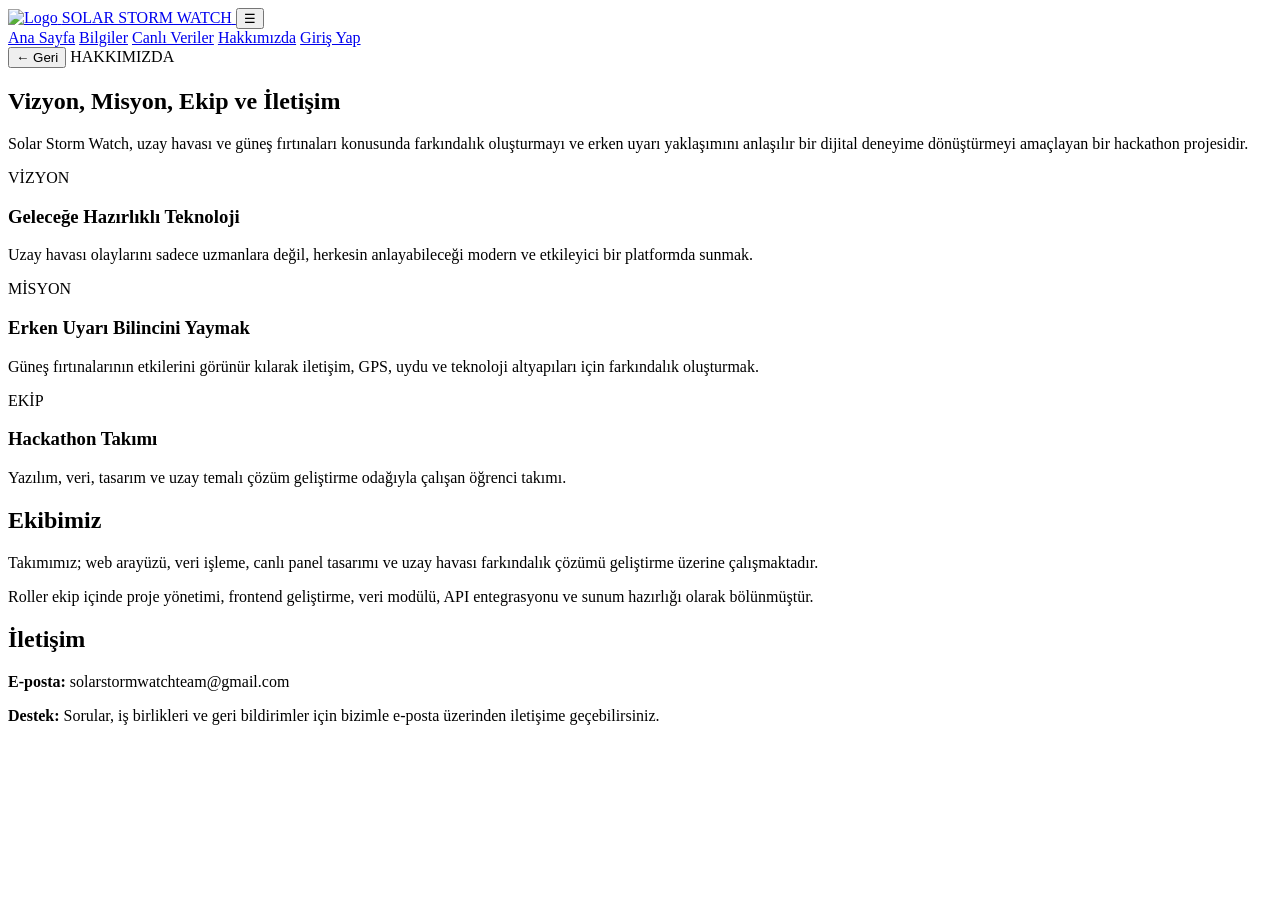
==== app/templates/about.html @ bef1c0ba "frontend pages html syfaları tamamladı" ====
<!DOCTYPE html>
<html lang="tr">
<head>
  <meta charset="UTF-8" />
  <meta name="viewport" content="width=device-width, initial-scale=1.0" />
  <title>Solar Storm Watch | Hakkımızda</title>
  <link rel="icon" type="image/jpeg" href="./static/img/sun-logo.jpeg" />
  <link rel="stylesheet" href="./static/css/style.css" />
</head>
<body class="inner-page warm-inner-page">

  <header class="site-header warm-solid-header">
    <div class="container header-inner">
      <a href="index.html" class="brand">
        <img src="assets/sun-logo.jpeg" alt="Logo" class="brand-logo" />
        <span>SOLAR STORM WATCH</span>
      </a>

      <button class="mobile-menu-btn" id="mobileMenuBtn" aria-label="Menüyü Aç/Kapat">
        ☰
      </button>

      <nav class="main-nav" id="mainNav">
        <a href="index.html">Ana Sayfa</a>
        <a href="info.html">Bilgiler</a>
        <a href="dashboard.html">Canlı Veriler</a>
        <a href="about.html" class="active">Hakkımızda</a>
        <a href="login.html" class="nav-login">Giriş Yap</a>
      </nav>
    </div>
  </header>

  <main class="page-main">
    <section class="page-hero warm-page-hero">
      <div class="container">
        <button class="back-btn" onclick="goBack()">← Geri</button>

        <span class="section-tag">HAKKIMIZDA</span>
        <h1>Vizyon, Misyon, Ekip ve İletişim</h1>
        <p>
          Solar Storm Watch, uzay havası ve güneş fırtınaları konusunda farkındalık oluşturmayı ve erken uyarı yaklaşımını
          anlaşılır bir dijital deneyime dönüştürmeyi amaçlayan bir hackathon projesidir.
        </p>
      </div>
    </section>

    <section class="section warm-light-panel">
      <div class="container">
        <div class="feature-grid about-grid">
          <div class="feature-card hot-card">
            <div class="feature-meta">VİZYON</div>
            <h3>Geleceğe Hazırlıklı Teknoloji</h3>
            <p>
              Uzay havası olaylarını sadece uzmanlara değil, herkesin anlayabileceği modern ve etkileyici bir platformda sunmak.
            </p>
          </div>

          <div class="feature-card hot-card">
            <div class="feature-meta">MİSYON</div>
            <h3>Erken Uyarı Bilincini Yaymak</h3>
            <p>
              Güneş fırtınalarının etkilerini görünür kılarak iletişim, GPS, uydu ve teknoloji altyapıları için farkındalık oluşturmak.
            </p>
          </div>

          <div class="feature-card hot-card">
            <div class="feature-meta">EKİP</div>
            <h3>Hackathon Takımı</h3>
            <p>
              Yazılım, veri, tasarım ve uzay temalı çözüm geliştirme odağıyla çalışan öğrenci takımı.
            </p>
          </div>
        </div>

        <div class="dashboard-panels about-contact-panel">
          <div class="dashboard-card hot-surface">
            <h2>Ekibimiz</h2>
            <p>
              Takımımız; web arayüzü, veri işleme, canlı panel tasarımı ve uzay havası farkındalık çözümü geliştirme üzerine çalışmaktadır.
            </p>
            <p>
              Roller ekip içinde proje yönetimi, frontend geliştirme, veri modülü, API entegrasyonu ve sunum hazırlığı olarak bölünmüştür.
            </p>
          </div>

          <div class="dashboard-card hot-surface">
            <h2>İletişim</h2>
            <p><strong>E-posta:</strong> solarstormwatchteam@gmail.com</p>
            <p><strong>Destek:</strong> Sorular, iş birlikleri ve geri bildirimler için bizimle e-posta üzerinden iletişime geçebilirsiniz.</p>
          </div>
        </div>
      </div>
    </section>
  </main>

  <script src="js/app.js"></script>
</body>
</html>
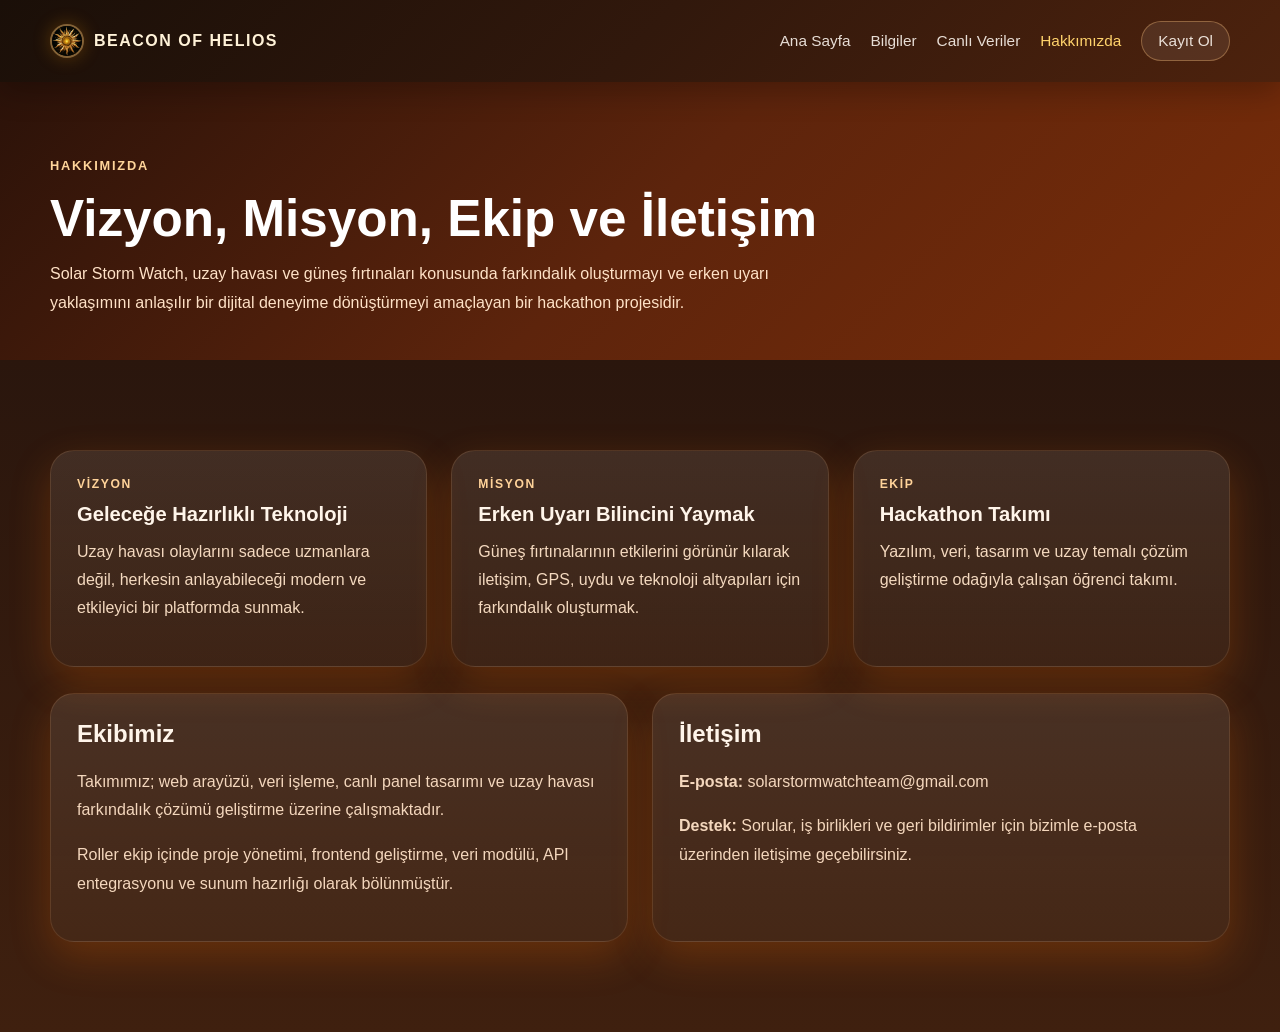
==== commit bee3314a: "dosyalar birleştirildi ve fix atıldı" ====
--- a/app/templates/about.html
+++ b/app/templates/about.html
@@ -4,16 +4,16 @@
   <meta charset="UTF-8" />
   <meta name="viewport" content="width=device-width, initial-scale=1.0" />
   <title>Solar Storm Watch | Hakkımızda</title>
-  <link rel="icon" type="image/jpeg" href="./static/img/sun-logo.jpeg" />
-  <link rel="stylesheet" href="./static/css/style.css" />
+  <link rel="icon" type="image/jpeg" href="../static/img/sun-logo.jpeg" />
+  <link rel="stylesheet" href="../static/css/style.css" />
 </head>
 <body class="inner-page warm-inner-page">
 
   <header class="site-header warm-solid-header">
     <div class="container header-inner">
-      <a href="index.html" class="brand">
-        <img src="assets/sun-logo.jpeg" alt="Logo" class="brand-logo" />
-        <span>SOLAR STORM WATCH</span>
+      <a href="/" class="brand">
+        <img src="../static/img/sun-logo.jpeg" alt="Logo" class="brand-logo" />
+        <span>BEACON OF HELIOS</span>
       </a>
 
       <button class="mobile-menu-btn" id="mobileMenuBtn" aria-label="Menüyü Aç/Kapat">
@@ -21,11 +21,11 @@
       </button>
 
       <nav class="main-nav" id="mainNav">
-        <a href="index.html">Ana Sayfa</a>
-        <a href="info.html">Bilgiler</a>
-        <a href="dashboard.html">Canlı Veriler</a>
-        <a href="about.html" class="active">Hakkımızda</a>
-        <a href="login.html" class="nav-login">Giriş Yap</a>
+        <a href="/">Ana Sayfa</a>
+        <a href="/info">Bilgiler</a>
+        <a href="/dashboard">Canlı Veriler</a>
+        <a href="/about" class="active">Hakkımızda</a>
+        <a href="/register" class="nav-login">Kayıt Ol</a>
       </nav>
     </div>
   </header>
@@ -33,7 +33,6 @@
   <main class="page-main">
     <section class="page-hero warm-page-hero">
       <div class="container">
-        <button class="back-btn" onclick="goBack()">← Geri</button>
 
         <span class="section-tag">HAKKIMIZDA</span>
         <h1>Vizyon, Misyon, Ekip ve İletişim</h1>
@@ -93,6 +92,6 @@
     </section>
   </main>
 
-  <script src="js/app.js"></script>
+  <script src="../static/js/app.js"></script>
 </body>
 </html>
--- a/app/static/css/style.css
+++ b/app/static/css/style.css
@@ -0,0 +1,1146 @@
+:root {
+  --bg-dark: #0a0b0f;
+  --bg-dark-2: #170d08;
+  --bg-dark-3: #24120a;
+  --text-light: #fff8f1;
+  --text-dark: #2d1b12;
+  --muted-light: #f6ddc4;
+  --muted-dark: #7e5a43;
+  --primary: #ff8a1d;
+  --primary-2: #ffb347;
+  --primary-3: #ff5a00;
+  --primary-4: #ffd36c;
+  --shadow-strong: 0 20px 60px rgba(0, 0, 0, 0.28);
+  --shadow-hot: 0 15px 40px rgba(255, 115, 0, 0.22);
+  --radius: 24px;
+  --container: 1180px;
+}
+
+* {
+  box-sizing: border-box;
+}
+
+html {
+  scroll-behavior: smooth;
+}
+
+body {
+  margin: 0;
+  font-family: Arial, Helvetica, sans-serif;
+  overflow-x: hidden;
+  background: var(--bg-dark);
+  color: var(--text-light);
+}
+
+a {
+  text-decoration: none;
+  color: inherit;
+}
+
+.container {
+  width: min(var(--container), calc(100% - 32px));
+  margin: 0 auto;
+}
+
+/* HEADER */
+.site-header {
+  position: relative;
+  z-index: 50;
+  width: 100%;
+}
+
+.transparent-header {
+  background: linear-gradient(to bottom, rgba(8, 8, 12, 0.58), rgba(8, 8, 12, 0.08));
+  backdrop-filter: blur(6px);
+}
+
+.warm-solid-header {
+  background: linear-gradient(135deg, #1a0f08, #31180c, #4d220d);
+  box-shadow: 0 10px 30px rgba(0, 0, 0, 0.24);
+}
+
+.header-inner {
+  min-height: 82px;
+  display: flex;
+  align-items: center;
+  justify-content: space-between;
+  gap: 18px;
+}
+
+.brand,
+.footer-brand {
+  display: flex;
+  align-items: center;
+  gap: 10px;
+}
+
+.brand {
+  font-weight: 800;
+  letter-spacing: 1.5px;
+  font-size: 1rem;
+  color: #fff2d8;
+}
+
+.brand-logo {
+  width: 34px;
+  height: 34px;
+  border-radius: 50%;
+  object-fit: cover;
+  border: 2px solid rgba(255, 198, 112, 0.45);
+  box-shadow: 0 0 18px rgba(255, 160, 0, 0.25);
+}
+
+.small-logo {
+  width: 30px;
+  height: 30px;
+}
+
+.main-nav {
+  display: flex;
+  align-items: center;
+  gap: 20px;
+}
+
+.main-nav a {
+  color: rgba(255, 248, 241, 0.88);
+  font-size: 0.96rem;
+  transition: 0.25s ease;
+}
+
+.main-nav a:hover,
+.main-nav a.active {
+  color: var(--primary-4);
+}
+
+.nav-login {
+  padding: 10px 16px;
+  border-radius: 999px;
+  border: 1px solid rgba(255, 196, 124, 0.35);
+  background: rgba(255, 255, 255, 0.08);
+}
+
+.mobile-menu-btn {
+  display: none;
+  background: rgba(255,255,255,0.08);
+  border: 1px solid rgba(255,255,255,0.16);
+  color: white;
+  border-radius: 12px;
+  padding: 10px 12px;
+  font-size: 1.2rem;
+  cursor: pointer;
+}
+
+/* BACK BUTTON */
+.back-btn {
+  margin-bottom: 20px;
+  background: linear-gradient(90deg, rgba(255, 120, 0, 0.22), rgba(255, 170, 70, 0.18));
+  color: #fff4e8;
+  border: 1px solid rgba(255, 190, 120, 0.28);
+  padding: 10px 16px;
+  border-radius: 999px;
+  cursor: pointer;
+  font-weight: 700;
+  transition: 0.3s ease;
+}
+
+.back-btn:hover {
+  transform: translateY(-3px);
+  box-shadow: 0 12px 24px rgba(255, 115, 0, 0.18);
+}
+
+/* HOME BACKGROUND */
+.home-page {
+  position: relative;
+  min-height: 100vh;
+  background: #040507;
+}
+
+.solar-bg {
+  position: fixed;
+  inset: 0;
+  z-index: 0;
+  overflow: hidden;
+  perspective: 1800px;
+  background: #040507;
+}
+
+.solar-image,
+.solar-depth,
+.solar-heat,
+.solar-glow,
+.solar-flare,
+.solar-particles,
+.solar-overlay {
+  position: absolute;
+  inset: -8%;
+}
+
+.solar-image {
+  background-image:
+    radial-gradient(circle at 72% 50%, rgba(255, 175, 40, 0.20), transparent 18%),
+    radial-gradient(circle at 80% 45%, rgba(255, 115, 0, 0.14), transparent 22%),
+    url("https://img.freepik.com/premium-fotograf/gunes-patlamalari-olan-gunes-yuzeyi_250994-627.jpg");
+  background-size: cover;
+  background-position: center center;
+  background-repeat: no-repeat;
+  transform: scale(1.22);
+  filter: saturate(1.38) contrast(1.2) brightness(0.92);
+  animation: solarZoomFast 6s ease-in-out infinite alternate;
+}
+
+.depth-1 {
+  background-image: url("https://img.freepik.com/premium-fotograf/gunes-patlamalari-olan-gunes-yuzeyi_250994-627.jpg");
+  background-size: cover;
+  background-position: center;
+  background-repeat: no-repeat;
+  transform: scale(1.30) translateZ(120px);
+  mix-blend-mode: screen;
+  opacity: 0.30;
+  filter: blur(10px) saturate(1.8);
+  animation: depthShiftFast 3s ease-in-out infinite alternate;
+}
+
+.depth-2 {
+  background-image: url("https://img.freepik.com/premium-fotograf/gunes-patlamalari-olan-gunes-yuzeyi_250994-627.jpg");
+  background-size: cover;
+  background-position: center;
+  background-repeat: no-repeat;
+  transform: scale(1.35) translateZ(220px);
+  mix-blend-mode: lighten;
+  opacity: 0.22;
+  filter: blur(22px) saturate(2);
+  animation: depthShiftFast2 2.1s ease-in-out infinite alternate;
+}
+
+.heat-1 {
+  background:
+    radial-gradient(circle at 76% 42%, rgba(255, 170, 40, 0.40), transparent 16%),
+    radial-gradient(circle at 81% 52%, rgba(255, 90, 0, 0.32), transparent 18%),
+    radial-gradient(circle at 62% 35%, rgba(255, 130, 0, 0.22), transparent 24%);
+  filter: blur(12px);
+  mix-blend-mode: screen;
+  animation: heatWaveFast 0.9s ease-in-out infinite;
+}
+
+.heat-2 {
+  background:
+    radial-gradient(circle at 84% 44%, rgba(255, 210, 100, 0.32), transparent 14%),
+    radial-gradient(circle at 73% 57%, rgba(255, 80, 0, 0.28), transparent 20%),
+    radial-gradient(circle at 67% 40%, rgba(255, 145, 0, 0.20), transparent 22%);
+  filter: blur(24px);
+  mix-blend-mode: screen;
+  animation: heatWaveFast2 0.8s ease-in-out infinite;
+}
+
+.heat-3 {
+  background:
+    radial-gradient(circle at 79% 47%, rgba(255, 170, 60, 0.30), transparent 14%),
+    radial-gradient(circle at 70% 54%, rgba(255, 90, 0, 0.20), transparent 18%),
+    radial-gradient(circle at 87% 50%, rgba(255, 220, 120, 0.18), transparent 16%);
+  filter: blur(30px);
+  mix-blend-mode: screen;
+  animation: heatWaveFast3 0.65s ease-in-out infinite;
+}
+
+.solar-glow {
+  background:
+    radial-gradient(circle at 84% 46%, rgba(255, 180, 0, 0.65), transparent 16%),
+    radial-gradient(circle at 79% 48%, rgba(255, 90, 0, 0.48), transparent 26%),
+    radial-gradient(circle at 68% 50%, rgba(255, 135, 20, 0.28), transparent 40%);
+  filter: blur(16px);
+  animation: flarePulseFast 1.8s ease-in-out infinite;
+}
+
+.flare-1 {
+  background:
+    radial-gradient(circle at 83% 48%, rgba(255, 220, 140, 0.36), transparent 10%),
+    radial-gradient(circle at 85% 49%, rgba(255, 120, 0, 0.20), transparent 18%);
+  filter: blur(10px);
+  mix-blend-mode: screen;
+  animation: flareMove1 1.2s ease-in-out infinite;
+}
+
+.flare-2 {
+  background:
+    radial-gradient(circle at 73% 52%, rgba(255, 155, 60, 0.22), transparent 12%),
+    radial-gradient(circle at 78% 46%, rgba(255, 230, 150, 0.20), transparent 10%);
+  filter: blur(14px);
+  mix-blend-mode: screen;
+  animation: flareMove2 1s ease-in-out infinite;
+}
+
+.solar-particles {
+  background-image:
+    radial-gradient(2px 2px at 12% 18%, rgba(255,255,255,0.7), transparent),
+    radial-gradient(2px 2px at 27% 65%, rgba(255,210,160,0.7), transparent),
+    radial-gradient(1.5px 1.5px at 43% 16%, rgba(255,255,255,0.55), transparent),
+    radial-gradient(2px 2px at 61% 73%, rgba(255,220,180,0.7), transparent),
+    radial-gradient(1.5px 1.5px at 82% 28%, rgba(255,255,255,0.5), transparent),
+    radial-gradient(2px 2px at 91% 60%, rgba(255,210,160,0.75), transparent);
+  opacity: 0.65;
+  animation: particlesFloat 8s linear infinite;
+}
+
+.solar-overlay {
+  background:
+    linear-gradient(to right, rgba(5,6,8,0.84) 0%, rgba(5,6,8,0.52) 34%, rgba(5,6,8,0.12) 64%, rgba(5,6,8,0.28) 100%),
+    linear-gradient(to bottom, rgba(0,0,0,0.16), rgba(0,0,0,0.34));
+}
+
+/* MAIN */
+.home-main,
+.page-main,
+.login-main,
+.site-footer {
+  position: relative;
+  z-index: 2;
+}
+
+.hero-section {
+  min-height: calc(100vh - 82px);
+  display: flex;
+  align-items: center;
+  padding: 40px 0 90px;
+}
+
+.full-panel {
+  min-height: 100vh;
+}
+
+.hero-grid {
+  display: grid;
+  grid-template-columns: 1.15fr 0.85fr;
+  gap: 34px;
+  align-items: center;
+}
+
+.hero-content {
+  max-width: 760px;
+}
+
+.eyebrow,
+.section-tag {
+  display: inline-block;
+  font-size: 0.8rem;
+  letter-spacing: 1.8px;
+  font-weight: 700;
+  color: #ffd59a;
+  margin-bottom: 16px;
+}
+
+.hero-content h1 {
+  margin: 0 0 18px;
+  font-size: clamp(2.6rem, 5vw, 5rem);
+  line-height: 1.02;
+  color: #fff9f0;
+  text-shadow: 0 12px 34px rgba(0, 0, 0, 0.4);
+}
+
+.hero-text {
+  margin: 0;
+  max-width: 690px;
+  font-size: 1.08rem;
+  line-height: 1.85;
+  color: #ffe7cf;
+  text-shadow: 0 4px 18px rgba(0, 0, 0, 0.28);
+}
+
+.hero-actions {
+  display: flex;
+  gap: 14px;
+  flex-wrap: wrap;
+  margin-top: 30px;
+}
+
+.btn {
+  display: inline-flex;
+  align-items: center;
+  justify-content: center;
+  min-height: 50px;
+  padding: 12px 22px;
+  border-radius: 999px;
+  font-weight: 700;
+  transition: 0.3s ease;
+  cursor: pointer;
+  border: none;
+}
+
+.btn:hover {
+  transform: translateY(-4px) scale(1.02);
+}
+
+.btn-primary {
+  background: linear-gradient(90deg, var(--primary-3), var(--primary), var(--primary-2));
+  color: #1a120e;
+  box-shadow: 0 12px 28px rgba(255, 125, 20, 0.4);
+}
+
+.btn-secondary {
+  color: white;
+  background: rgba(255,255,255,0.08);
+  border: 1px solid rgba(255,255,255,0.18);
+  backdrop-filter: blur(12px);
+}
+
+.card-grid-3 {
+  display: grid;
+  grid-template-columns: repeat(3, 1fr);
+  gap: 14px;
+  margin-top: 34px;
+}
+
+.glass-hot {
+  background: linear-gradient(180deg, rgba(255,255,255,0.10), rgba(255,255,255,0.05));
+  border: 1px solid rgba(255, 190, 120, 0.18);
+  backdrop-filter: blur(16px);
+  -webkit-backdrop-filter: blur(16px);
+  border-radius: var(--radius);
+  box-shadow: var(--shadow-strong);
+}
+
+.interactive-card {
+  padding: 18px 18px 20px;
+  transition: 0.35s ease;
+  position: relative;
+  overflow: hidden;
+}
+
+.interactive-card::before,
+.hot-card::before,
+.hot-surface::before,
+.info-box-hot::before,
+.metric-card::before,
+.sidebar-card::before,
+.feature-card::before {
+  content: "";
+  position: absolute;
+  inset: 0;
+  border-radius: inherit;
+  padding: 1px;
+  background: linear-gradient(135deg, rgba(255, 180, 70, 0.9), rgba(255, 90, 0, 0.8), rgba(255, 220, 130, 0.7));
+  -webkit-mask: linear-gradient(#fff 0 0) content-box, linear-gradient(#fff 0 0);
+  -webkit-mask-composite: xor;
+          mask-composite: exclude;
+  opacity: 0;
+  transition: 0.35s ease;
+  pointer-events: none;
+}
+
+.interactive-card:hover,
+.hot-card:hover,
+.hot-surface:hover,
+.info-box-hot:hover,
+.metric-card:hover,
+.sidebar-card:hover,
+.feature-card:hover {
+  transform: translateY(-10px) scale(1.03);
+  box-shadow: 0 24px 55px rgba(255, 115, 0, 0.28);
+}
+
+.interactive-card:hover::before,
+.hot-card:hover::before,
+.hot-surface:hover::before,
+.info-box-hot:hover::before,
+.metric-card:hover::before,
+.sidebar-card:hover::before,
+.feature-card:hover::before {
+  opacity: 1;
+}
+
+.interactive-card:hover,
+.hot-card:hover,
+.metric-card:hover {
+  background: linear-gradient(180deg, rgba(255, 145, 0, 0.18), rgba(255, 90, 0, 0.10));
+}
+
+.interactive-card span {
+  display: block;
+  font-size: 0.88rem;
+  color: #ffe1bf;
+  margin-bottom: 8px;
+}
+
+.interactive-card strong {
+  font-size: 1.34rem;
+  color: white;
+}
+
+.hero-side {
+  display: flex;
+  justify-content: flex-end;
+}
+
+.floating-panel {
+  width: 100%;
+  max-width: 390px;
+  padding: 26px;
+}
+
+.strong-panel {
+  border: 1px solid rgba(255, 185, 110, 0.24);
+  box-shadow: 0 24px 60px rgba(0,0,0,0.36), 0 0 25px rgba(255, 120, 0, 0.16);
+}
+
+.panel-top {
+  display: flex;
+  align-items: center;
+  justify-content: space-between;
+  gap: 12px;
+  margin-bottom: 16px;
+}
+
+.badge.live {
+  display: inline-flex;
+  align-items: center;
+  gap: 8px;
+  background: rgba(255, 125, 20, 0.18);
+  color: #ffd7a8;
+  border: 1px solid rgba(255, 175, 88, 0.34);
+  padding: 7px 10px;
+  border-radius: 999px;
+  font-size: 0.74rem;
+  font-weight: 700;
+}
+
+.small-text {
+  color: #ffe4cc;
+  font-size: 0.88rem;
+}
+
+.floating-panel h3 {
+  margin: 10px 0 18px;
+  font-size: 1.5rem;
+}
+
+.panel-list {
+  display: grid;
+  gap: 12px;
+  margin-bottom: 18px;
+}
+
+.panel-item {
+  display: flex;
+  justify-content: space-between;
+  gap: 12px;
+  padding: 14px 0;
+  border-bottom: 1px solid rgba(255,255,255,0.09);
+}
+
+.panel-item span {
+  color: #ffe5ce;
+}
+
+.panel-item strong {
+  color: white;
+}
+
+.text-link {
+  color: #ffd59a;
+  font-weight: 700;
+}
+
+/* SECTIONS */
+.section {
+  padding: 90px 0;
+}
+
+.warm-section {
+  background: linear-gradient(180deg, rgba(22, 12, 8, 0.94), rgba(37, 18, 10, 0.96));
+  color: var(--text-light);
+}
+
+.alt-warm {
+  background: linear-gradient(180deg, rgba(42, 18, 9, 0.97), rgba(65, 25, 9, 0.97));
+}
+
+.bright-heading {
+  max-width: 860px;
+  margin-bottom: 34px;
+}
+
+.bright-heading h2 {
+  margin: 0 0 12px;
+  font-size: clamp(1.9rem, 3vw, 2.9rem);
+  line-height: 1.2;
+  color: #fff5ea;
+}
+
+.bright-heading p {
+  margin: 0;
+  color: #f4d6bb;
+  line-height: 1.8;
+}
+
+.feature-grid,
+.info-highlight-grid,
+.dashboard-preview-grid {
+  display: grid;
+  gap: 24px;
+}
+
+.feature-grid {
+  grid-template-columns: repeat(3, 1fr);
+}
+
+.info-highlight-grid {
+  grid-template-columns: repeat(3, 1fr);
+}
+
+.dashboard-preview-grid {
+  grid-template-columns: repeat(4, 1fr);
+}
+
+.about-grid {
+  margin-bottom: 26px;
+}
+
+.feature-card,
+.metric-card,
+.info-box-hot,
+.hot-surface,
+.sidebar-card {
+  position: relative;
+  overflow: hidden;
+}
+
+.hot-card,
+.hot-surface,
+.info-box-hot,
+.hot-side-card {
+  background: linear-gradient(180deg, rgba(255, 245, 236, 0.10), rgba(255, 210, 160, 0.05));
+  border: 1px solid rgba(255, 186, 118, 0.14);
+  border-radius: 24px;
+  box-shadow: var(--shadow-hot);
+  transition: 0.35s ease;
+}
+
+.feature-card {
+  padding: 26px;
+}
+
+.feature-meta {
+  font-size: 0.76rem;
+  font-weight: 800;
+  letter-spacing: 1.6px;
+  color: #ffd39a;
+  margin-bottom: 12px;
+}
+
+.feature-card h3 {
+  margin: 0 0 12px;
+  color: #fff5ea;
+  font-size: 1.26rem;
+}
+
+.feature-card p {
+  margin: 0 0 18px;
+  color: #f4d9bf;
+  line-height: 1.75;
+}
+
+.feature-card a {
+  color: #ffdca9;
+  font-weight: 700;
+}
+
+.info-box-hot {
+  padding: 28px;
+}
+
+.info-box-hot h3 {
+  margin-top: 0;
+  margin-bottom: 12px;
+  color: #fff5ea;
+}
+
+.info-box-hot p {
+  margin-bottom: 0;
+  color: #f4d6bb;
+  line-height: 1.8;
+}
+
+.metric-big {
+  padding: 28px;
+}
+
+.metric-card span {
+  display: block;
+  color: #ffe0c1;
+  margin-bottom: 10px;
+}
+
+.metric-card strong {
+  font-size: 1.9rem;
+  color: #fff8f1;
+}
+
+/* INNER PAGES */
+.warm-inner-page {
+  background: linear-gradient(180deg, #1b0f08, #2a160c 40%, #3a1b0d);
+  color: var(--text-light);
+}
+
+.warm-page-hero {
+  padding: 74px 0 42px;
+  background: linear-gradient(135deg, #2b1209, #5d240c, #7a2d09);
+  color: white;
+}
+
+.warm-page-hero h1 {
+  margin: 0 0 12px;
+  font-size: clamp(2rem, 4vw, 3.2rem);
+}
+
+.warm-page-hero p {
+  margin: 0;
+  max-width: 760px;
+  color: #ffe2c7;
+  line-height: 1.8;
+}
+
+.warm-light-panel {
+  background: linear-gradient(180deg, #2a160d, #3f200f);
+}
+
+.info-layout {
+  display: grid;
+  grid-template-columns: 1.15fr 0.85fr;
+  gap: 26px;
+}
+
+.info-article {
+  display: grid;
+  gap: 18px;
+}
+
+.article-card {
+  padding: 26px;
+  border-radius: 24px;
+  transition: 0.35s ease;
+}
+
+.article-card h2 {
+  margin-top: 0;
+  color: #fff5ea;
+}
+
+.article-card p {
+  margin-bottom: 0;
+  color: #f4d8bf;
+  line-height: 1.8;
+}
+
+.hot-side-card {
+  padding: 24px;
+}
+
+.sidebar-card h3 {
+  margin-top: 0;
+  margin-bottom: 14px;
+  color: #fff5ea;
+}
+
+.sidebar-card ul {
+  padding-left: 20px;
+  margin: 0;
+}
+
+.sidebar-card li {
+  margin-bottom: 10px;
+  color: #f4d8bf;
+  line-height: 1.6;
+}
+
+.sidebar-link {
+  display: block;
+  padding: 12px 0;
+  border-bottom: 1px solid rgba(255,255,255,0.08);
+  color: #fff0dc;
+}
+
+/* LOGIN */
+.warm-login-page {
+  background: linear-gradient(135deg, #110b08, #28150d 55%, #54250f);
+}
+
+.login-main {
+  min-height: calc(100vh - 82px);
+  display: flex;
+  align-items: center;
+}
+
+.login-section-wrap {
+  width: 100%;
+  padding: 60px 0 80px;
+}
+
+.login-grid {
+  display: grid;
+  grid-template-columns: 1fr 0.95fr;
+  gap: 28px;
+  align-items: center;
+}
+
+.login-info h1 {
+  margin: 0 0 16px;
+  font-size: clamp(2rem, 4vw, 3.4rem);
+}
+
+.login-info p {
+  margin: 0;
+  line-height: 1.8;
+  color: #ffe3c9;
+  max-width: 620px;
+}
+
+.login-card {
+  padding: 28px;
+}
+
+.login-card h2 {
+  margin: 0 0 8px;
+}
+
+.muted {
+  color: #ffe0c0;
+  margin-bottom: 22px;
+}
+
+.form-group {
+  margin-bottom: 18px;
+}
+
+.form-group label {
+  display: block;
+  margin-bottom: 8px;
+  font-weight: 700;
+  color: #ffe0b2;
+}
+
+.form-group input {
+  width: 100%;
+  min-height: 50px;
+  padding: 12px 14px;
+  border-radius: 14px;
+  border: 1px solid rgba(255,200,150,0.22);
+  background: rgba(255,255,255,0.08);
+  color: white;
+  outline: none;
+  transition: 0.25s ease;
+}
+
+.form-group input:focus {
+  border-color: rgba(255,170,70,0.65);
+  box-shadow: 0 0 0 3px rgba(255, 130, 30, 0.14);
+}
+
+.form-group input::placeholder {
+  color: #f0d0b5;
+}
+
+.full-btn {
+  width: 100%;
+  margin-top: 8px;
+}
+
+.form-message {
+  min-height: 24px;
+  margin-top: 14px;
+  color: #baf5c8;
+  font-weight: 700;
+}
+
+/* DASHBOARD */
+.dashboard-grid-page {
+  display: grid;
+  grid-template-columns: repeat(4, 1fr);
+  gap: 22px;
+  margin-bottom: 28px;
+}
+
+.dashboard-panels {
+  display: grid;
+  grid-template-columns: 1fr 1fr;
+  gap: 24px;
+}
+
+.dashboard-card {
+  padding: 26px;
+  border-radius: 24px;
+  transition: 0.35s ease;
+}
+
+.dashboard-card h2 {
+  margin-top: 0;
+  color: #fff5ea;
+}
+
+.dashboard-card p {
+  color: #f4d7bd;
+  line-height: 1.8;
+}
+
+/* FOOTER */
+.warm-footer {
+  background: linear-gradient(180deg, #190d08, #0f0705);
+  color: #f3dcc2;
+  padding: 30px 0;
+}
+
+.footer-inner {
+  display: flex;
+  justify-content: space-between;
+  gap: 24px;
+  align-items: center;
+  flex-wrap: wrap;
+}
+
+.footer-inner h3 {
+  margin: 0;
+  color: white;
+}
+
+.footer-inner p {
+  margin: 10px 0 0;
+  color: #e2c7ab;
+}
+
+.footer-links {
+  display: flex;
+  gap: 18px;
+  flex-wrap: wrap;
+}
+
+/* ANIMATIONS */
+@keyframes solarZoomFast {
+  0% {
+    transform: scale(1.2) rotate(0deg) translateX(0px) translateY(0px);
+  }
+  100% {
+    transform: scale(1.32) rotate(0.5deg) translateX(-24px) translateY(-12px);
+  }
+}
+
+@keyframes depthShiftFast {
+  0% {
+    transform: scale(1.28) translateX(0px) translateY(0px) rotate(0deg);
+    opacity: 0.22;
+  }
+  100% {
+    transform: scale(1.38) translateX(24px) translateY(-14px) rotate(0.7deg);
+    opacity: 0.38;
+  }
+}
+
+@keyframes depthShiftFast2 {
+  0% {
+    transform: scale(1.34) translateX(0px) translateY(0px);
+    opacity: 0.14;
+  }
+  100% {
+    transform: scale(1.46) translateX(-18px) translateY(18px);
+    opacity: 0.28;
+  }
+}
+
+@keyframes heatWaveFast {
+  0% {
+    transform: skewX(0deg) skewY(0deg) translateY(0px) scale(1);
+    filter: blur(10px);
+  }
+  25% {
+    transform: skewX(2.4deg) skewY(1deg) translateY(-10px) scale(1.04);
+    filter: blur(15px);
+  }
+  50% {
+    transform: skewX(-2deg) skewY(-1deg) translateY(7px) scale(1.08);
+    filter: blur(20px);
+  }
+  75% {
+    transform: skewX(1.4deg) skewY(0.6deg) translateY(-6px) scale(1.04);
+    filter: blur(16px);
+  }
+  100% {
+    transform: skewX(0deg) skewY(0deg) translateY(0px) scale(1);
+    filter: blur(10px);
+  }
+}
+
+@keyframes heatWaveFast2 {
+  0% {
+    transform: translateX(0px) translateY(0px) scale(1);
+    filter: blur(18px);
+  }
+  50% {
+    transform: translateX(10px) translateY(-8px) scale(1.08);
+    filter: blur(28px);
+  }
+  100% {
+    transform: translateX(-8px) translateY(7px) scale(1.04);
+    filter: blur(22px);
+  }
+}
+
+@keyframes heatWaveFast3 {
+  0% {
+    transform: scale(1) rotate(0deg);
+    opacity: 0.7;
+  }
+  50% {
+    transform: scale(1.1) rotate(0.8deg);
+    opacity: 1;
+  }
+  100% {
+    transform: scale(1.03) rotate(-0.5deg);
+    opacity: 0.78;
+  }
+}
+
+@keyframes flarePulseFast {
+  0%, 100% {
+    opacity: 0.82;
+    transform: scale(1);
+  }
+  50% {
+    opacity: 1;
+    transform: scale(1.10);
+  }
+}
+
+@keyframes flareMove1 {
+  0% {
+    transform: translateX(0px) translateY(0px) scale(1);
+    opacity: 0.7;
+  }
+  50% {
+    transform: translateX(8px) translateY(-6px) scale(1.08);
+    opacity: 1;
+  }
+  100% {
+    transform: translateX(-4px) translateY(4px) scale(1.03);
+    opacity: 0.75;
+  }
+}
+
+@keyframes flareMove2 {
+  0% {
+    transform: translateX(0px) translateY(0px) scale(1);
+    opacity: 0.6;
+  }
+  50% {
+    transform: translateX(-7px) translateY(5px) scale(1.06);
+    opacity: 0.95;
+  }
+  100% {
+    transform: translateX(5px) translateY(-4px) scale(1.02);
+    opacity: 0.7;
+  }
+}
+
+@keyframes particlesFloat {
+  from {
+    transform: translateY(0);
+  }
+  to {
+    transform: translateY(40px);
+  }
+}
+
+/* RESPONSIVE */
+@media (max-width: 1080px) {
+  .hero-grid,
+  .info-layout,
+  .login-grid,
+  .dashboard-panels {
+    grid-template-columns: 1fr;
+  }
+
+  .feature-grid,
+  .info-highlight-grid,
+  .dashboard-grid-page,
+  .dashboard-preview-grid {
+    grid-template-columns: repeat(2, 1fr);
+  }
+
+  .card-grid-3 {
+    grid-template-columns: 1fr;
+  }
+
+  .hero-side {
+    justify-content: flex-start;
+  }
+}
+
+@media (max-width: 820px) {
+  .mobile-menu-btn {
+    display: inline-flex;
+    align-items: center;
+    justify-content: center;
+  }
+
+  .main-nav {
+    position: absolute;
+    top: 82px;
+    left: 16px;
+    right: 16px;
+    background: rgba(32, 16, 9, 0.96);
+    border: 1px solid rgba(255,200,150,0.12);
+    border-radius: 18px;
+    padding: 14px;
+    display: none;
+    flex-direction: column;
+    align-items: flex-start;
+    gap: 14px;
+    backdrop-filter: blur(14px);
+  }
+
+  .main-nav.open {
+    display: flex;
+  }
+
+  .feature-grid,
+  .info-highlight-grid,
+  .dashboard-grid-page,
+  .dashboard-preview-grid {
+    grid-template-columns: 1fr;
+  }
+
+  .hero-content h1 {
+    font-size: 2.5rem;
+  }
+
+  .header-inner {
+    min-height: 76px;
+  }
+}
+
+@media (max-width: 560px) {
+  .container {
+    width: min(var(--container), calc(100% - 20px));
+  }
+
+  .hero-actions {
+    flex-direction: column;
+    align-items: stretch;
+  }
+
+  .btn {
+    width: 100%;
+  }
+
+  .floating-panel,
+  .login-card,
+  .feature-card,
+  .article-card,
+  .dashboard-card,
+  .metric-card,
+  .sidebar-card,
+  .info-box-hot,
+  .interactive-card {
+    border-radius: 18px;
+  }
+
+  .brand span {
+    font-size: 0.9rem;
+  }
+}
